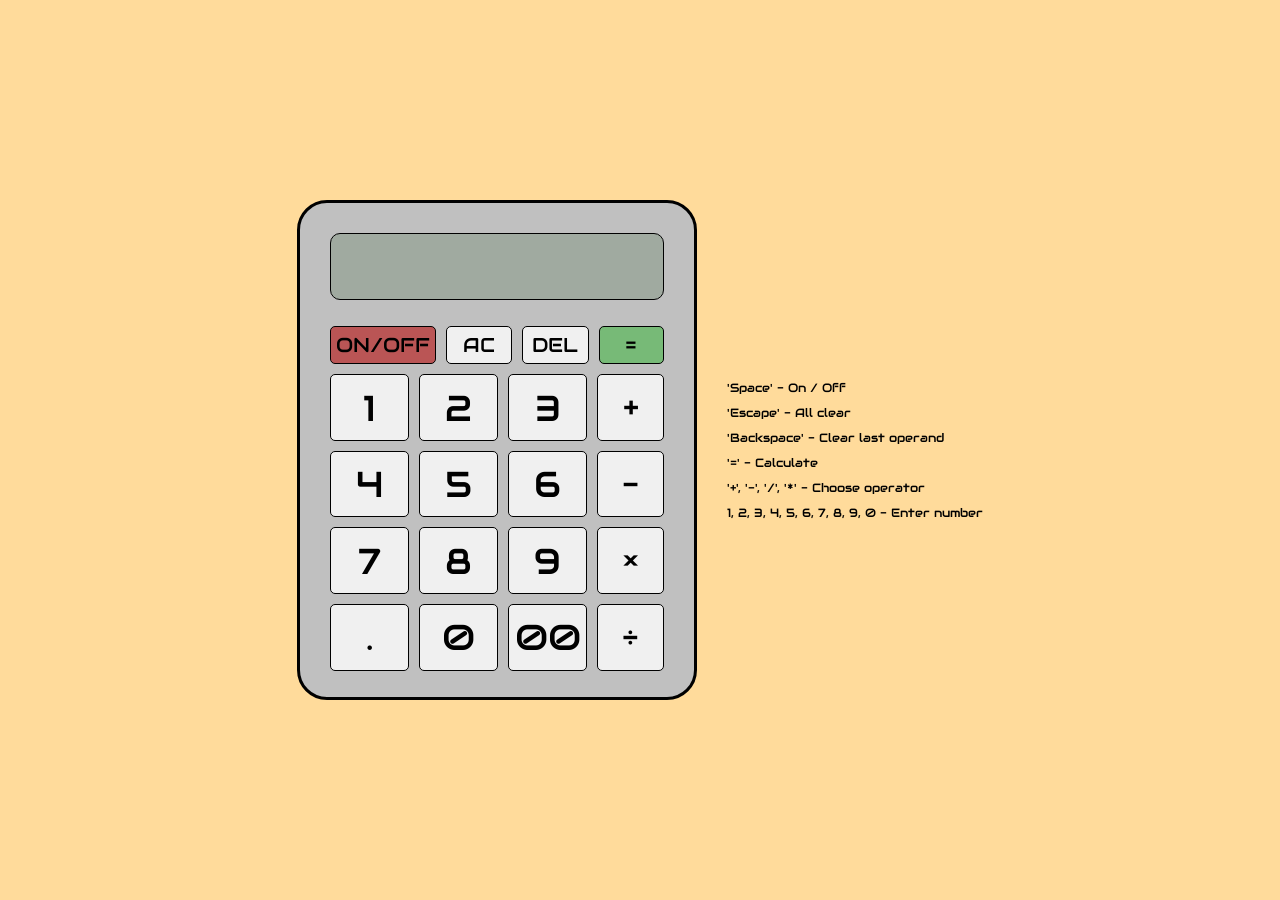
==== pages/odin-calculator/index.html @ 7bae902e "add grid" ====
<!doctype html>
<html lang="en">
  <head>
    <meta charset="UTF-8" />
    <meta name="viewport" content="width=device-width, initial-scale=1.0" />
    <link rel="preconnect" href="https://fonts.googleapis.com" />
    <link rel="preconnect" href="https://fonts.gstatic.com" crossorigin />
    <link
      href="https://fonts.googleapis.com/css2?family=Audiowide&display=swap"
      rel="stylesheet"
    />
    <link rel="stylesheet" href="./style.css" />
    <script src="./script.js" defer></script>
    <title>Calculator</title>
  </head>
  <body>
    <main>
      <div class="container">
        <div class="display">
          <p id="expression"></p>
          <p id="current"></p>
        </div>
        <div class="buttons">
          <div class="buttons__actions">
            <button class="btn action" id="on" data-type="action">
              ON/OFF
            </button>
            <button
              class="btn action"
              id="all-clear"
              data-type="action"
              disabled
            >
              AC
            </button>
            <button class="btn action" id="delete" data-type="action" disabled>
              DEL
            </button>
            <button class="btn action" id="result" data-type="equals" disabled>
              =
            </button>
          </div>
          <div class="buttons__num">
            <button
              class="btn number"
              data-type="number"
              data-value="1"
              disabled
            >
              1
            </button>
            <button
              class="btn number"
              data-type="number"
              data-value="2"
              disabled
            >
              2
            </button>
            <button
              class="btn number"
              data-type="number"
              data-value="3"
              disabled
            >
              3
            </button>
            <button
              class="btn number"
              data-type="number"
              data-value="4"
              disabled
            >
              4
            </button>
            <button
              class="btn number"
              data-type="number"
              data-value="5"
              disabled
            >
              5
            </button>
            <button
              class="btn number"
              data-type="number"
              data-value="6"
              disabled
            >
              6
            </button>
            <button
              class="btn number"
              data-type="number"
              data-value="7"
              disabled
            >
              7
            </button>
            <button
              class="btn number"
              data-type="number"
              data-value="8"
              disabled
            >
              8
            </button>
            <button
              class="btn number"
              data-type="number"
              data-value="9"
              disabled
            >
              9
            </button>
            <button
              class="btn number"
              data-type="number"
              data-value="."
              disabled
            >
              .
            </button>
            <button
              class="btn number"
              data-type="number"
              data-value="0"
              disabled
            >
              0
            </button>
            <button
              class="btn number"
              data-type="number"
              data-value="00"
              disabled
            >
              00
            </button>
          </div>
          <div class="buttons__operators">
            <button
              class="btn operator"
              id="add"
              data-type="operator"
              data-value="+"
              disabled
            >
              +
            </button>
            <button
              class="btn operator"
              id="substract"
              data-type="operator"
              data-value="-"
              disabled
            >
              -
            </button>
            <button
              class="btn operator"
              id="multiply"
              data-type="operator"
              data-value="*"
              disabled
            >
              ×
            </button>
            <button
              class="btn operator"
              id="divide"
              data-type="operator"
              data-value="/"
              disabled
            >
              ÷
            </button>
          </div>
        </div>
      </div>
      <div class="help">
        <p>'Space' - On / Off</p>
        <p>'Escape' - All clear</p>
        <p>'Backspace' - Clear last operand</p>
        <p>'=' - Calculate</p>
        <p>'+', '-', '/', '*' - Choose operator</p>
        <p>1, 2, 3, 4, 5, 6, 7, 8, 9, 0 - Enter number</p>
      </div>
    </main>
  </body>
</html>
---- pages/odin-calculator/style.css ----
/* styles for calculator */

* {
  margin: 0;
  padding: 0;
  box-sizing: border-box;
}

main {
  background-color: #ffdb9b;
  display: flex;
  align-items: center;
  justify-content: center;
  flex-wrap: wrap;
  gap: 30px;
  width: 100vw;
  height: 100vh;
  padding: 60px;
  font-family: 'Audiowide', sans-serif;
}

.container {
  width: 400px;
  height: 500px;
  display: flex;
  flex-direction: column;
  justify-content: space-between;
  gap: 20px;
  padding: 30px;
  background-color: #c0c0c0;
  border: 3px solid #000;
  border-radius: 30px;
}

.display {
  height: 15.5%;
  padding: 10px;
  background-color: #a0aaa0;
  border: 1px solid #000;
  border-radius: 10px;
  text-align: right;
  display: flex;
  flex-direction: column;
  gap: 3px;
  justify-content: space-between;
  transition: all .3s ease;
  overflow-x: hidden;
}

.display.active {
  background-color: #d0ffd0;
}

#expression {
  font-size: 12px;
  color: #008000;
}

#current {
  font-size: 24px;
  color: #005000;
}

.buttons {
  height: 78.5%;
  width: 100%;
  display: grid;
  gap: 10px;
}

.btn {
  padding: 5px;
  border: 1px solid #000;
  border-radius: 5px;
  background-color: #f0f0f0;
  color: #000;
  font-family: 'Audiowide', sans-serif;
  cursor: pointer;
}

.btn:hover {
  background-color: #606060;
  color: #fafafa;
}

.buttons__actions {
  grid-column: 1 / 3;
  grid-row: 1;
  width: 100%;
  display: grid;
  grid-template-columns: auto repeat(2, 1fr) 65.43px;
  gap: 10px;
}

#result {
  background-color: #77ba77;
}

#on {
  background-color: #ba5555;
}

.action {
  font-size: 20px;
}

.buttons__num {
  grid-column: 1;
  grid-row: 2;
  display: grid;
  grid-template-columns: repeat(3, 1fr);
  gap: 10px;
  width: 100%;
  height: 100%;
}

.number {
  font-size: 36px;
}

.buttons__operators {
  grid-column: 2;
  grid-row: 2;
  display: grid;
  grid-template-columns: 1fr;
  grid-template-rows: repeat(4, 1fr);
  gap: 10px;
}

.operator {
  font-size: 30px;
  aspect-ratio: 1 / 1;
}

.help {
  display: flex;
  flex-direction: column;
  gap: 10px;
  font-size: 12px;
}

@media (max-width: 550px) {
  .container {
    transform: scale(0.8);
  }
}
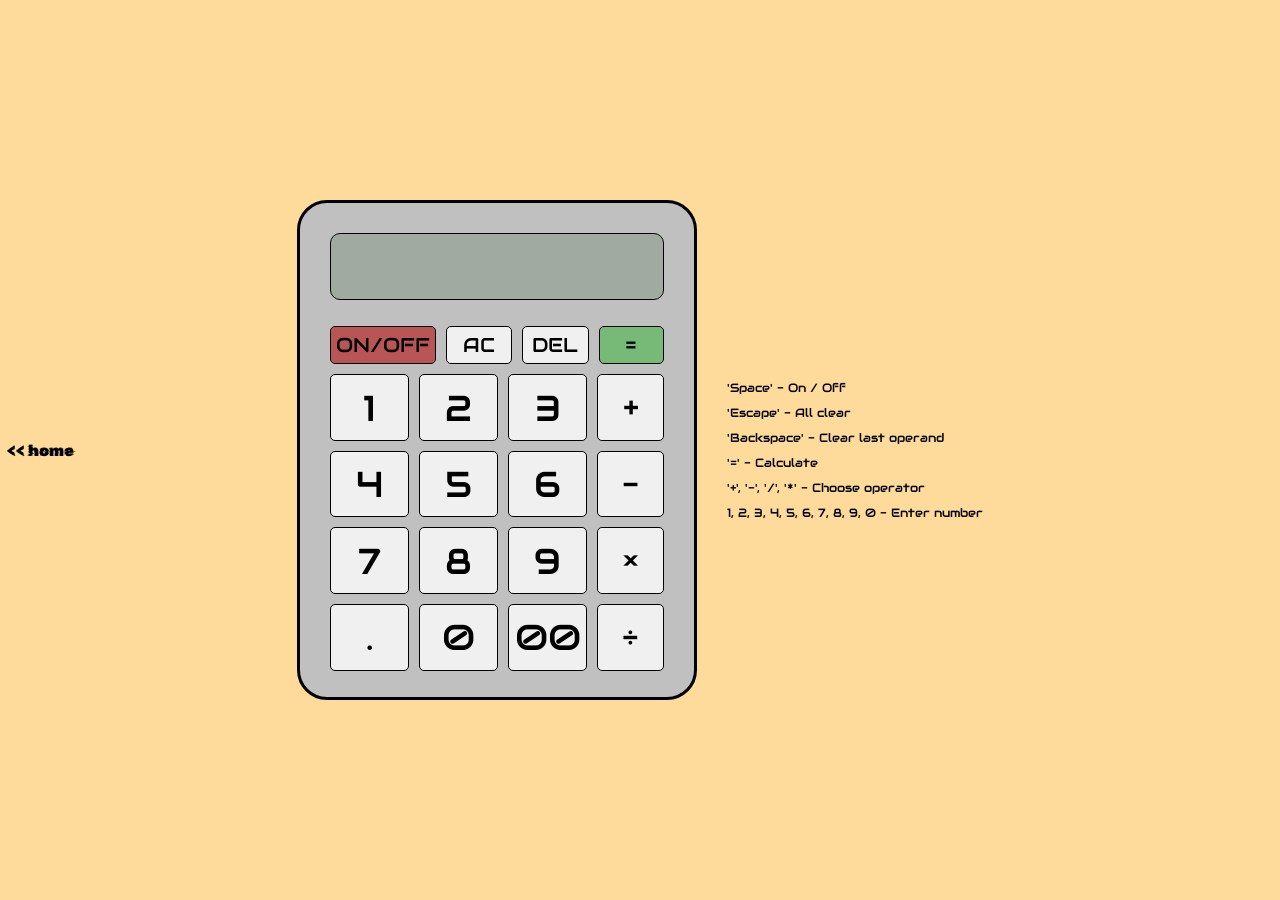
==== commit b3f1cf1f: "add home button" ====
--- a/pages/odin-calculator/index.html
+++ b/pages/odin-calculator/index.html
@@ -3,17 +3,20 @@
   <head>
     <meta charset="UTF-8" />
     <meta name="viewport" content="width=device-width, initial-scale=1.0" />
-    <link rel="preconnect" href="https://fonts.googleapis.com" />
-    <link rel="preconnect" href="https://fonts.gstatic.com" crossorigin />
-    <link
-      href="https://fonts.googleapis.com/css2?family=Audiowide&display=swap"
-      rel="stylesheet"
-    />
     <link rel="stylesheet" href="./style.css" />
     <script src="./script.js" defer></script>
     <title>Calculator</title>
   </head>
   <body>
+    <a href="../../index.html" class="home-btn">
+      <button>
+          <p>
+            <span><</span>
+            <span><</span>
+            home
+          </p>
+      </button>
+    </a>
     <main>
       <div class="container">
         <div class="display">
--- a/pages/odin-calculator/style.css
+++ b/pages/odin-calculator/style.css
@@ -1,3 +1,13 @@
+@font-face {
+  font-family: 'Audiowide';
+  src: url('../../assets/fonts/Audiowide-Regular.ttf')
+}
+
+@font-face {
+  font-family: 'Rubik Glitch';
+  src: url('../../assets/fonts/RubikGlitch-Regular.ttf')
+}
+
 /* styles for calculator */
 
 * {
@@ -139,6 +149,52 @@
   font-size: 12px;
 }
 
+.home-btn {
+  position: fixed;
+  top: 50%;
+  transform: translateY(-50%);
+  transition: all 0.3s ease;
+}
+
+.home-btn button {
+  border: none;
+  padding-left: 10px;
+  background-color: transparent;
+  cursor: pointer;
+}
+
+.home-btn button p {
+  font-family: 'Rubik Glitch', sans-serif;
+  font-size: 16px;
+  position: relative;
+  display: flex;
+  flex-direction: row;
+  align-items: center;
+  justify-content: center;
+}
+
+.home-btn button p span {
+  position: relative;
+  top: 0;
+  left: -3px;
+}
+
+.home-btn:hover {
+  transform: scale(1.05) translateY(-50%);
+}
+
+.home-btn:hover button p span:first-child {
+  top: 0;
+  left: -8px;
+  transition: all 0.3s ease;
+}
+
+.home-btn:hover button p span:last-child {
+  top: 0;
+  left: -8px;
+  transition: all 0.8s ease;
+}
+
 @media (max-width: 550px) {
   .container {
     transform: scale(0.8);
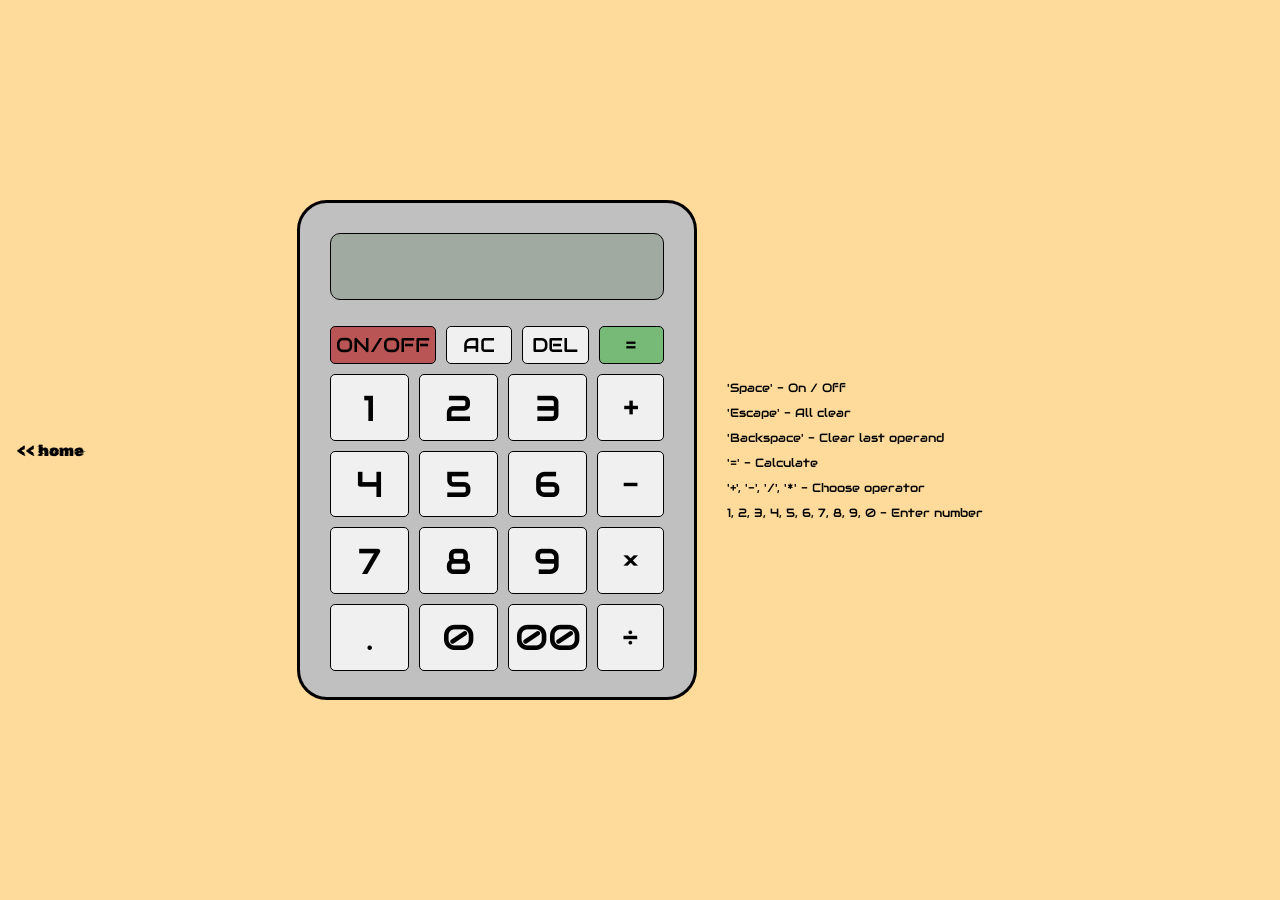
==== commit be8854ac: "add favicon for all pages, add cover for seventh project" ====
--- a/pages/odin-calculator/index.html
+++ b/pages/odin-calculator/index.html
@@ -4,6 +4,7 @@
     <meta charset="UTF-8" />
     <meta name="viewport" content="width=device-width, initial-scale=1.0" />
     <link rel="stylesheet" href="./style.css" />
+    <link rel="icon" href="./favicon-calc.png" type="image/png">
     <script src="./script.js" defer></script>
     <title>Calculator</title>
   </head>
--- a/pages/odin-calculator/style.css
+++ b/pages/odin-calculator/style.css
@@ -154,6 +154,8 @@
   top: 50%;
   transform: translateY(-50%);
   transition: all 0.3s ease;
+  padding: 5px 10px;
+  border-radius: 10px;
 }
 
 .home-btn button {
@@ -181,6 +183,7 @@
 
 .home-btn:hover {
   transform: scale(1.05) translateY(-50%);
+  box-shadow: 0px 0px 15px 13px rgba(0,0,0,0.3);
 }
 
 .home-btn:hover button p span:first-child {
